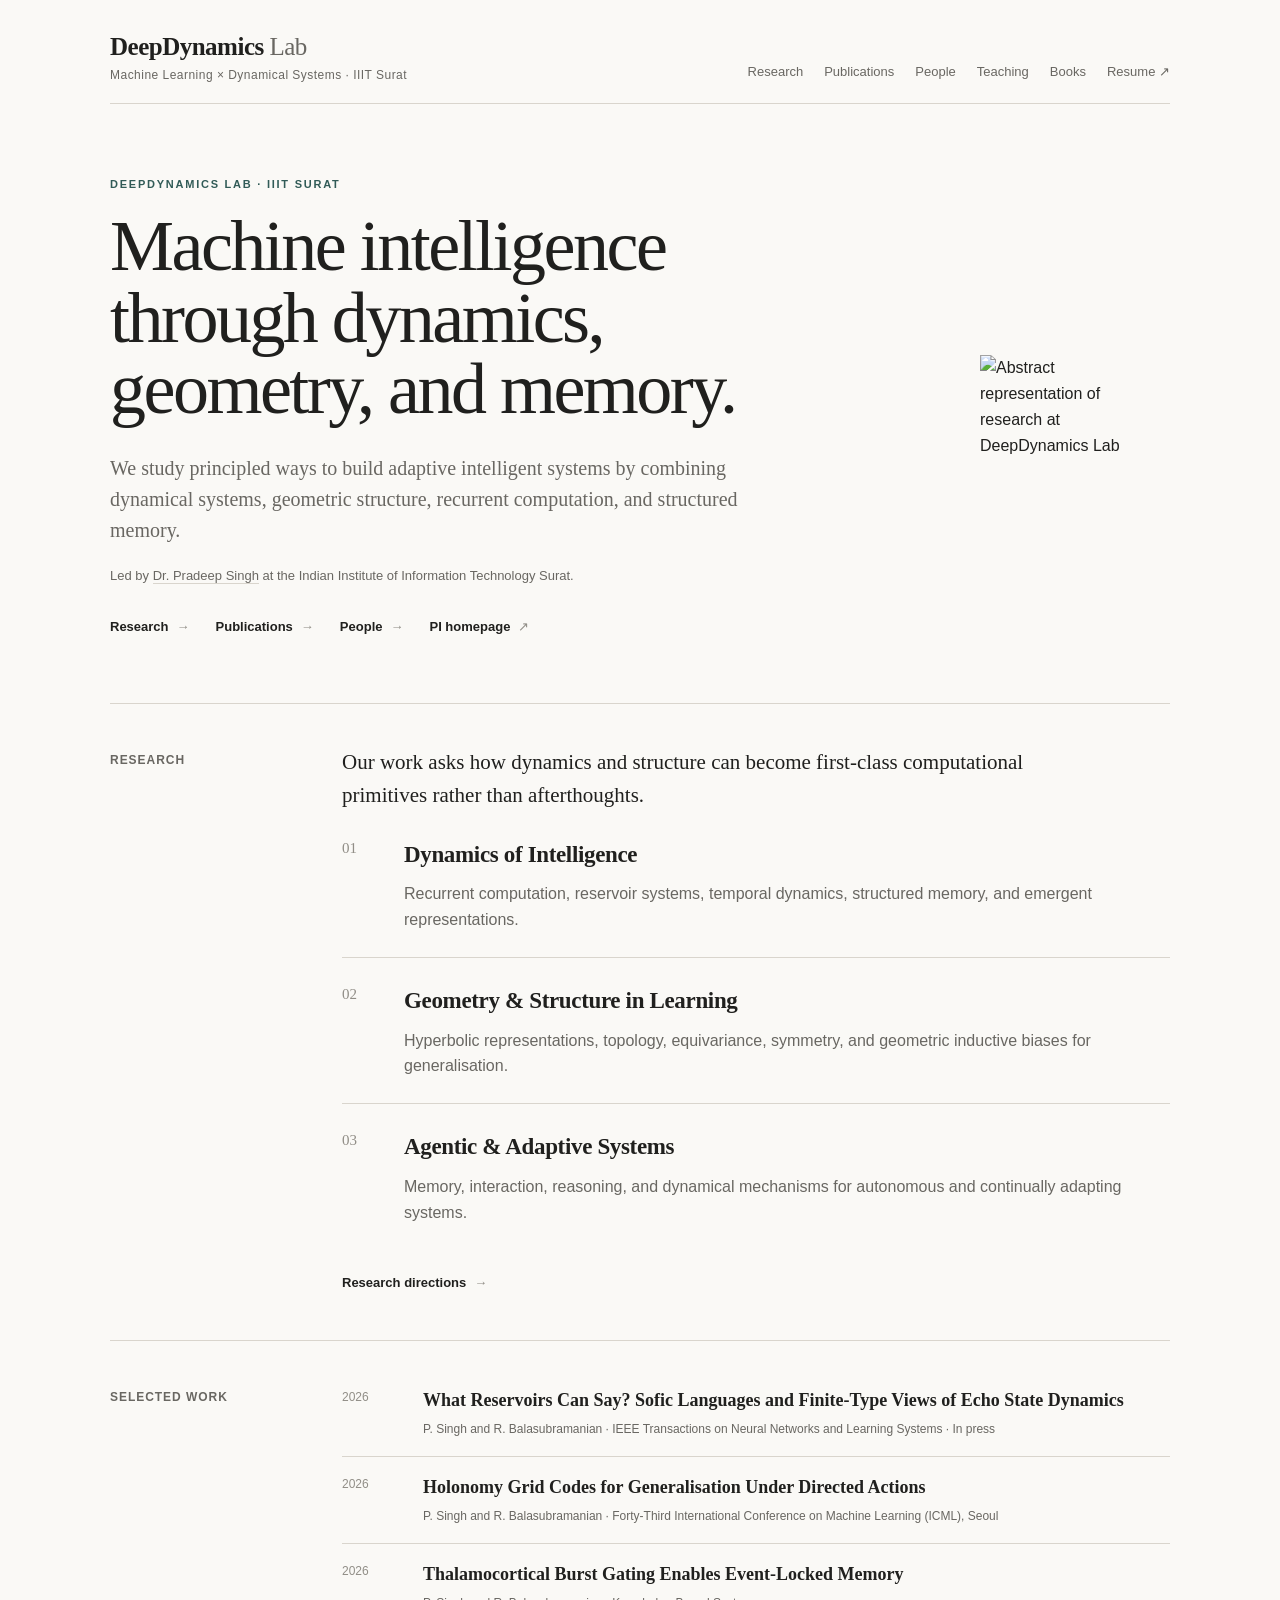
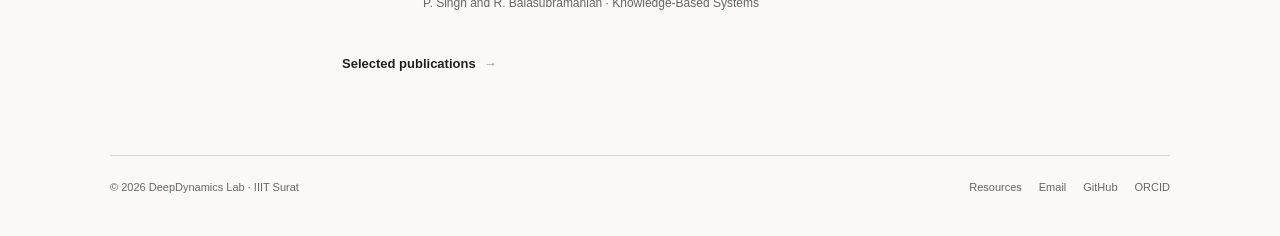
==== index.html @ 626e63c8 "Update index.html" ====
<!doctype html>
<html lang="en">
<head>
  <meta charset="utf-8">
  <meta name="viewport" content="width=device-width, initial-scale=1">

  <title>DeepDynamics Lab — IIIT Surat</title>

  <meta
    name="description"
    content="DeepDynamics Lab at IIIT Surat studies machine intelligence through dynamics, geometry, memory, and adaptive computation."
  >

  <meta name="theme-color" content="#faf9f6">

  <link rel="icon" type="image/png" href="favicon.png">
  <link rel="stylesheet" href="styles.css">
</head>

<body>

<div class="site">

  <header class="site-header">

    <a class="identity" href="index.html" aria-label="DeepDynamics Lab home">
      <div class="wordmark">
        DeepDynamics <span>Lab</span>
      </div>

      <div class="identity-note">
        Machine Learning × Dynamical Systems · IIIT Surat
      </div>
    </a>

    <nav aria-label="Primary navigation">
      <a href="research.html">Research</a>
      <a href="publications.html">Publications</a>
      <a href="people.html">People</a>
      <a href="teaching.html">Teaching</a>
      <a href="books.html">Books</a>

      <a
        class="external"
        href="https://drive.google.com/file/d/1pDBHrLN4IbnpTVUFSkuonTu_IJqPFBeE/view"
        target="_blank"
        rel="noopener"
      >
        Resume ↗
      </a>
    </nav>

  </header>


  <main>

    <!-- HERO -->

    <section class="hero">

      <div class="hero-copy">

        <p class="eyebrow">
          DeepDynamics Lab · IIIT Surat
        </p>

        <h1>
          Machine intelligence through dynamics, geometry, and memory.
        </h1>

        <p class="dek">
          We study principled ways to build adaptive intelligent systems
          by combining dynamical systems, geometric structure,
          recurrent computation, and structured memory.
        </p>

        <p class="labline">
          Led by
          <a href="people.html">Dr. Pradeep Singh</a>
          at the Indian Institute of Information Technology Surat.
        </p>

        <div class="hero-links">

          <a class="text-link" href="research.html">
            Research
          </a>

          <a class="text-link" href="publications.html">
            Publications
          </a>

          <a class="text-link" href="people.html">
            People
          </a>

          <a
            class="text-link external"
            href="https://pradeepiitd.github.io/"
            target="_blank"
            rel="noopener"
          >
            PI homepage
          </a>

        </div>

      </div>


      <!--
        Research artwork.

        art.png should be placed in the repository root.
        This is intentionally not treated as a portrait/avatar.
      -->

      <figure class="hero-art">

        <div class="hero-art-frame">
          <img
            class="hero-art-image"
            src="art.png"
            alt="Abstract representation of research at DeepDynamics Lab"
          >
        </div>

      </figure>

    </section>


    <!-- RESEARCH -->

    <section class="section">

      <h2 class="section-title">
        Research
      </h2>

      <div class="section-body">

        <p class="section-lead">
          Our work asks how dynamics and structure can become
          first-class computational primitives rather than afterthoughts.
        </p>

        <ul class="theme-list">

          <li class="theme-item">

            <div class="theme-no">
              01
            </div>

            <div>

              <h3>
                Dynamics of Intelligence
              </h3>

              <p>
                Recurrent computation, reservoir systems, temporal dynamics,
                structured memory, and emergent representations.
              </p>

            </div>

          </li>


          <li class="theme-item">

            <div class="theme-no">
              02
            </div>

            <div>

              <h3>
                Geometry &amp; Structure in Learning
              </h3>

              <p>
                Hyperbolic representations, topology, equivariance,
                symmetry, and geometric inductive biases for generalisation.
              </p>

            </div>

          </li>


          <li class="theme-item">

            <div class="theme-no">
              03
            </div>

            <div>

              <h3>
                Agentic &amp; Adaptive Systems
              </h3>

              <p>
                Memory, interaction, reasoning, and dynamical mechanisms
                for autonomous and continually adapting systems.
              </p>

            </div>

          </li>

        </ul>

        <div class="page-actions">
          <a class="text-link" href="research.html">
            Research directions
          </a>
        </div>

      </div>

    </section>


    <!-- SELECTED WORK -->

    <section class="section">

      <h2 class="section-title">
        Selected work
      </h2>

      <div class="section-body">

        <ul class="work-list">

          <li class="work-item">

            <div class="work-year">
              2026
            </div>

            <div>

              <h3 class="work-title">
                What Reservoirs Can Say? Sofic Languages and
                Finite-Type Views of Echo State Dynamics
              </h3>

              <div class="work-meta">
                P. Singh and R. Balasubramanian ·
                IEEE Transactions on Neural Networks and Learning Systems ·
                In press
              </div>

            </div>

          </li>


          <li class="work-item">

            <div class="work-year">
              2026
            </div>

            <div>

              <h3 class="work-title">
                Holonomy Grid Codes for Generalisation Under Directed Actions
              </h3>

              <div class="work-meta">
                P. Singh and R. Balasubramanian ·
                Forty-Third International Conference on Machine Learning
                (ICML), Seoul
              </div>

            </div>

          </li>


          <li class="work-item">

            <div class="work-year">
              2026
            </div>

            <div>

              <h3 class="work-title">

                <a
                  href="https://doi.org/10.1016/j.knosys.2025.114947"
                  target="_blank"
                  rel="noopener"
                >
                  Thalamocortical Burst Gating Enables Event-Locked Memory
                </a>

              </h3>

              <div class="work-meta">
                P. Singh and R. Balasubramanian ·
                Knowledge-Based Systems
              </div>

            </div>

          </li>

        </ul>

        <div class="page-actions">

          <a class="text-link" href="publications.html">
            Selected publications
          </a>

        </div>

      </div>

    </section>

  </main>


  <footer class="site-footer">

    <div>
      © <span data-year></span> DeepDynamics Lab · IIIT Surat
    </div>

    <div class="footer-links">

      <a href="resources.html">
        Resources
      </a>

      <a href="mailto:pradeep.singh@iiitsurat.ac.in">
        Email
      </a>

      <a
        href="https://github.com/deepdynamicsai"
        target="_blank"
        rel="noopener"
      >
        GitHub
      </a>

      <a
        href="https://orcid.org/0000-0002-5372-3355"
        target="_blank"
        rel="noopener"
      >
        ORCID
      </a>

    </div>

  </footer>

</div>

<script src="script.js"></script>

</body>
</html>
---- styles.css ----
:root {
  --paper: #faf9f6;
  --paper-2: #f3f1ec;
  --ink: #20201e;
  --muted: #696762;
  --faint: #918e87;
  --rule: #d9d5cd;
  --accent: #315b57;
  --accent-soft: #e8efed;
  --max: 1060px;
  --serif: "Iowan Old Style", "Palatino Linotype", Palatino, "Book Antiqua", Georgia, serif;
  --sans: Inter, ui-sans-serif, -apple-system, BlinkMacSystemFont, "Segoe UI", Helvetica, Arial, sans-serif;
}

* { box-sizing: border-box; }
html { scroll-behavior: smooth; }
body {
  margin: 0;
  background: var(--paper);
  color: var(--ink);
  font-family: var(--sans);
  line-height: 1.62;
  -webkit-font-smoothing: antialiased;
  text-rendering: optimizeLegibility;
}

a { color: inherit; text-decoration: none; }
a:hover { color: var(--accent); }
img { max-width: 100%; display: block; }

.site {
  width: min(calc(100% - 40px), var(--max));
  margin: 0 auto;
}

.site-header {
  display: grid;
  grid-template-columns: 1fr auto;
  gap: 28px;
  align-items: end;
  padding: 34px 0 18px;
  border-bottom: 1px solid var(--rule);
}

.identity { display: inline-block; }
.wordmark {
  font-family: var(--serif);
  font-size: 25px;
  line-height: 1;
  letter-spacing: -0.02em;
  font-weight: 700;
}
.wordmark span { font-weight: 400; color: var(--muted); }
.identity-note {
  margin-top: 7px;
  color: var(--muted);
  font-size: 12px;
  letter-spacing: .04em;
}

nav {
  display: flex;
  align-items: center;
  gap: 21px;
  flex-wrap: wrap;
  justify-content: flex-end;
}
nav a {
  position: relative;
  font-size: 13px;
  color: var(--muted);
  padding: 3px 0;
}
nav a::after {
  content: "";
  position: absolute;
  left: 0;
  right: 100%;
  bottom: -5px;
  height: 1px;
  background: var(--accent);
  transition: right .16s ease;
}
nav a:hover::after,
nav a.active::after { right: 0; }
nav a.active { color: var(--ink); }
nav a.external::after { display: none; }

main { padding-bottom: 34px; }

.hero {
  min-height: 510px;
  display: grid;
  grid-template-columns: minmax(0, 1fr) 230px;
  gap: 78px;
  align-items: center;
  padding: 72px 0 66px;
  border-bottom: 1px solid var(--rule);
}
.eyebrow {
  margin: 0 0 17px;
  color: var(--accent);
  font-size: 11px;
  font-weight: 650;
  letter-spacing: .16em;
  text-transform: uppercase;
}
.hero h1,
.page-header h1 {
  font-family: var(--serif);
  font-weight: 500;
  letter-spacing: -0.035em;
}
.hero h1 {
  max-width: 760px;
  margin: 0;
  font-size: clamp(44px, 6.3vw, 72px);
  line-height: .99;
}
.hero .dek {
  max-width: 670px;
  margin: 28px 0 0;
  color: var(--muted);
  font-family: var(--serif);
  font-size: 20px;
  line-height: 1.55;
}
.hero .labline {
  margin: 19px 0 0;
  color: var(--muted);
  font-size: 13px;
}
.hero .labline a { border-bottom: 1px solid var(--rule); }
.hero-links {
  display: flex;
  flex-wrap: wrap;
  gap: 18px 26px;
  margin-top: 30px;
}
.text-link {
  display: inline-flex;
  gap: 8px;
  align-items: baseline;
  font-size: 13px;
  font-weight: 650;
}
.text-link::after { content: "→"; font-weight: 400; color: var(--faint); transition: transform .15s ease; }
.text-link:hover::after { transform: translateX(3px); }
.text-link.external::after { content: "↗"; }

.portrait-wrap { align-self: center; }
.portrait {
  width: 210px;
  aspect-ratio: 1 / 1;
  object-fit: cover;
  object-position: center 18%;
  border-radius: 50%;
  filter: saturate(.72) contrast(.98);
  border: 1px solid var(--rule);
}
.portrait-caption {
  margin-top: 11px;
  color: var(--muted);
  font-size: 11px;
  line-height: 1.5;
}
.portrait-caption strong { color: var(--ink); font-weight: 650; }

.section {
  display: grid;
  grid-template-columns: 190px minmax(0, 1fr);
  gap: 42px;
  padding: 47px 0;
  border-bottom: 1px solid var(--rule);
}
.section:last-child { border-bottom: 0; }
.section-title {
  margin: 0;
  font-size: 12px;
  font-weight: 650;
  letter-spacing: .08em;
  text-transform: uppercase;
  color: var(--muted);
}
.section-body { min-width: 0; }
.section-lead {
  margin: -5px 0 25px;
  max-width: 720px;
  font-family: var(--serif);
  font-size: 21px;
  line-height: 1.55;
}

.work-list,
.plain-list,
.people-list,
.course-list,
.book-list,
.link-list,
.theme-list {
  list-style: none;
  margin: 0;
  padding: 0;
}
.work-item {
  display: grid;
  grid-template-columns: 62px minmax(0, 1fr);
  gap: 19px;
  padding: 18px 0;
  border-top: 1px solid var(--rule);
}
.work-item:first-child { border-top: 0; padding-top: 0; }
.work-year {
  color: var(--faint);
  font-size: 12px;
  font-variant-numeric: tabular-nums;
}
.work-title {
  margin: 0;
  font-family: var(--serif);
  font-size: 18px;
  line-height: 1.35;
  font-weight: 600;
}
.work-meta {
  margin-top: 7px;
  color: var(--muted);
  font-size: 12px;
  line-height: 1.55;
}
.work-notes {
  margin-top: 5px;
  color: var(--faint);
  font-size: 11px;
}

.page-header {
  padding: 65px 0 45px;
  border-bottom: 1px solid var(--rule);
}
.page-header h1 {
  margin: 0;
  font-size: clamp(42px, 5vw, 61px);
  line-height: 1.03;
}
.page-header p {
  max-width: 720px;
  margin: 21px 0 0;
  color: var(--muted);
  font-family: var(--serif);
  font-size: 19px;
}
.page-actions { margin-top: 23px; display: flex; flex-wrap: wrap; gap: 22px; }

.theme-item {
  display: grid;
  grid-template-columns: 44px minmax(0, 1fr);
  gap: 18px;
  padding: 24px 0;
  border-top: 1px solid var(--rule);
}
.theme-item:first-child { border-top: 0; padding-top: 0; }
.theme-no { color: var(--faint); font-family: var(--serif); font-size: 15px; }
.theme-item h2, .theme-item h3 {
  margin: 0 0 8px;
  font-family: var(--serif);
  font-size: 23px;
  font-weight: 600;
  letter-spacing: -.015em;
}
.theme-item p { margin: 0; color: var(--muted); max-width: 720px; }

.prose {
  max-width: 760px;
  font-family: var(--serif);
  font-size: 18px;
  line-height: 1.72;
}
.prose p { margin: 0 0 1.2em; }
.prose p:last-child { margin-bottom: 0; }

.inspiration {
  padding: 19px 0;
  border-top: 1px solid var(--rule);
}
.inspiration:first-child { border-top: 0; padding-top: 0; }
.inspiration h3 { margin: 0 0 7px; font-family: var(--serif); font-size: 19px; }
.inspiration p { margin: 0 0 9px; color: var(--muted); font-size: 13px; }
.inline-links { display: flex; flex-wrap: wrap; gap: 16px; }
.inline-links a { font-size: 12px; font-weight: 650; border-bottom: 1px solid var(--rule); }

.pi-profile {
  display: grid;
  grid-template-columns: minmax(0, 1fr) 180px;
  gap: 54px;
  align-items: start;
}
.pi-profile h2 { margin: 0 0 5px; font-family: var(--serif); font-size: 29px; font-weight: 600; }
.pi-role { margin: 0 0 18px; color: var(--muted); font-size: 13px; }
.pi-profile p { margin: 0 0 18px; max-width: 700px; color: var(--muted); }
.pi-profile .portrait { width: 180px; }
.degree-list { list-style: none; padding: 0; margin: 23px 0 0; }
.degree-list li { padding: 9px 0; border-top: 1px solid var(--rule); font-size: 12px; color: var(--muted); }
.degree-list strong { display: inline-block; min-width: 58px; color: var(--ink); font-weight: 650; }

.people-list {
  display: grid;
  grid-template-columns: repeat(2, minmax(0, 1fr));
  column-gap: 48px;
}
.people-list li { padding: 15px 0; border-top: 1px solid var(--rule); }
.people-list li:nth-child(-n+2) { border-top: 0; padding-top: 0; }
.people-name { font-family: var(--serif); font-size: 17px; font-weight: 600; }
.people-affil { margin-top: 3px; color: var(--muted); font-size: 12px; }

.course-item, .book-item, .resource-item {
  padding: 18px 0;
  border-top: 1px solid var(--rule);
}
.course-item:first-child, .book-item:first-child, .resource-item:first-child { border-top: 0; padding-top: 0; }
.course-head { display: flex; justify-content: space-between; gap: 20px; align-items: baseline; }
.course-title, .book-title, .resource-title {
  font-family: var(--serif);
  font-size: 18px;
  font-weight: 600;
}
.course-code { color: var(--faint); font-size: 11px; letter-spacing: .04em; }
.course-meta, .book-meta, .resource-meta { margin-top: 5px; color: var(--muted); font-size: 12px; }
.course-item a, .book-item a, .resource-item a { border-bottom: 1px solid var(--rule); }

.contact-line {
  font-family: var(--serif);
  font-size: 19px;
  line-height: 1.55;
}
.contact-line a { border-bottom: 1px solid var(--rule); }

.site-footer {
  display: flex;
  justify-content: space-between;
  gap: 24px;
  flex-wrap: wrap;
  padding: 23px 0 38px;
  border-top: 1px solid var(--rule);
  color: var(--muted);
  font-size: 11px;
}
.footer-links { display: flex; gap: 17px; flex-wrap: wrap; }
.footer-links a { border-bottom: 1px solid transparent; }
.footer-links a:hover { border-color: var(--rule); }

@media (max-width: 800px) {
  .site { width: min(calc(100% - 30px), var(--max)); }
  .site-header { grid-template-columns: 1fr; align-items: start; gap: 16px; padding-top: 25px; }
  nav { justify-content: flex-start; gap: 15px 19px; }
  .hero { grid-template-columns: 1fr 155px; gap: 35px; min-height: 0; padding: 55px 0; }
  .portrait { width: 155px; }
  .section { grid-template-columns: 145px minmax(0,1fr); gap: 28px; }
  .pi-profile { grid-template-columns: 1fr 150px; gap: 30px; }
  .pi-profile .portrait { width: 150px; }
}

@media (max-width: 600px) {
  .site { width: min(calc(100% - 26px), var(--max)); }
  .identity-note { display: none; }
  nav { flex-wrap: nowrap; overflow-x: auto; padding-bottom: 7px; scrollbar-width: none; }
  nav::-webkit-scrollbar { display: none; }
  .hero { grid-template-columns: 1fr; gap: 36px; padding: 48px 0 42px; }
  .portrait-wrap { display: grid; grid-template-columns: 120px 1fr; gap: 17px; align-items: end; }
  .portrait { width: 120px; }
  .portrait-caption { margin: 0 0 2px; }
  .hero .dek { font-size: 18px; }
  .section { grid-template-columns: 1fr; gap: 20px; padding: 35px 0; }
  .section-title { padding-bottom: 8px; border-bottom: 0; }
  .work-item { grid-template-columns: 46px minmax(0,1fr); gap: 13px; }
  .page-header { padding: 48px 0 35px; }
  .page-header p { font-size: 17px; }
  .pi-profile { grid-template-columns: 1fr; }
  .pi-profile .portrait { width: 130px; order: -1; }
  .people-list { grid-template-columns: 1fr; }
  .people-list li:nth-child(2) { border-top: 1px solid var(--rule); padding-top: 15px; }
  .course-head { display: block; }
  .course-code { display: block; margin-top: 4px; }
}

@media (prefers-reduced-motion: reduce) {
  html { scroll-behavior: auto; }
  nav a::after, .text-link::after { transition: none; }
}
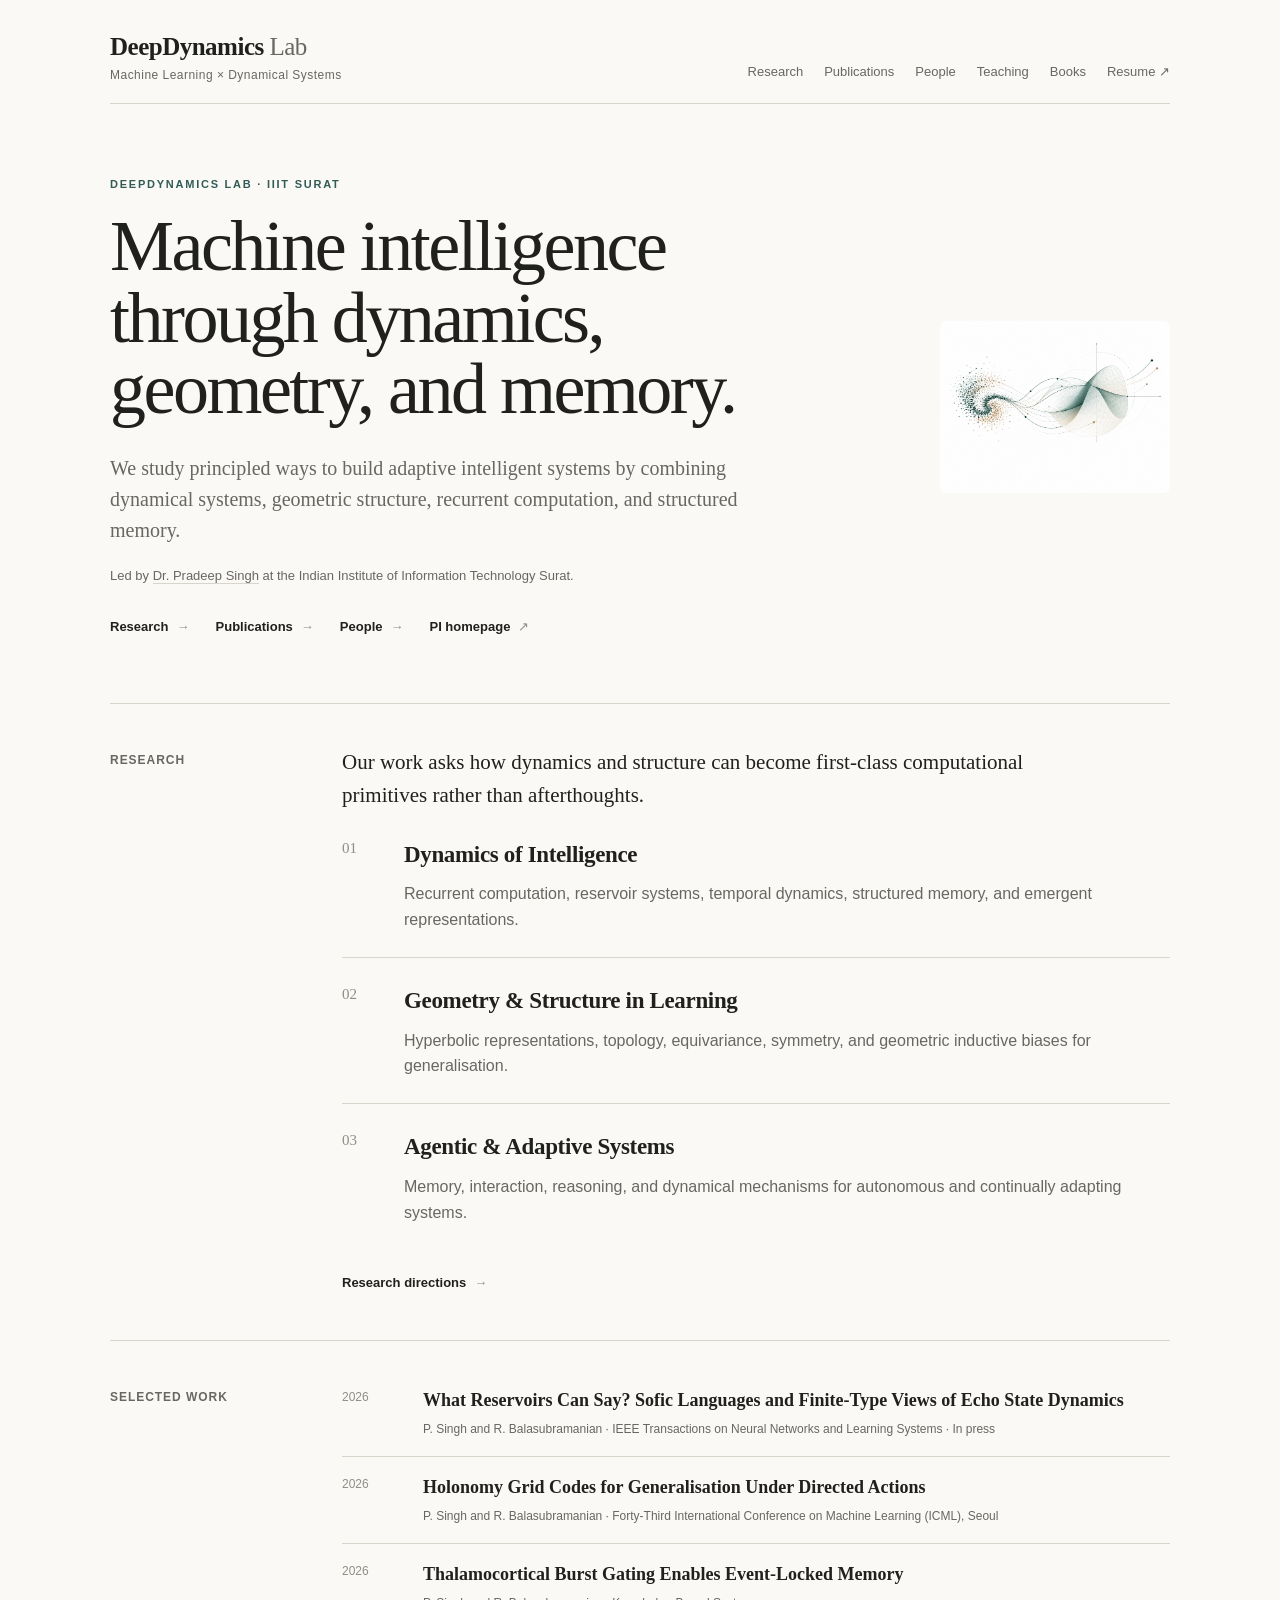
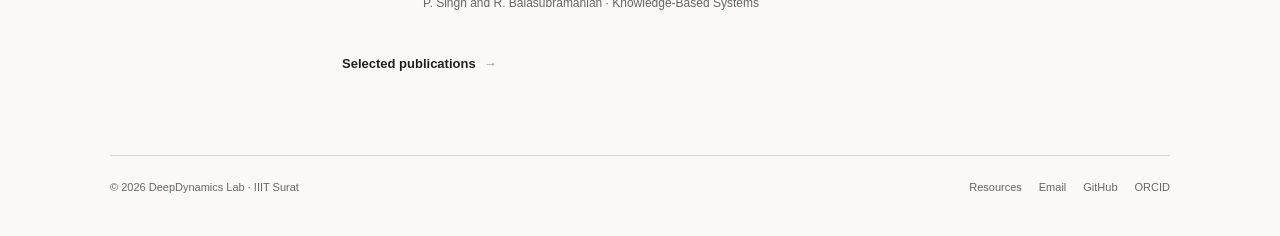
==== commit cf7f9d5c: "Update index.html" ====
--- a/index.html
+++ b/index.html
@@ -29,7 +29,7 @@
       </div>
 
       <div class="identity-note">
-        Machine Learning × Dynamical Systems · IIIT Surat
+        Machine Learning × Dynamical Systems 
       </div>
     </a>
 
--- a/styles.css
+++ b/styles.css
@@ -387,3 +387,26 @@
   html { scroll-behavior: auto; }
   nav a::after, .text-link::after { transition: none; }
 }
+
+
+.hero-art {
+  margin: 0;
+  width: 100%;
+  align-self: center;
+}
+
+.hero-art-frame {
+  position: relative;
+  width: 100%;
+  aspect-ratio: 4 / 3;
+  overflow: hidden;
+  border-radius: 6px;
+  background: #f0eee8;
+}
+
+.hero-art-image {
+  display: block;
+  width: 100%;
+  height: 100%;
+  object-fit: cover;
+}
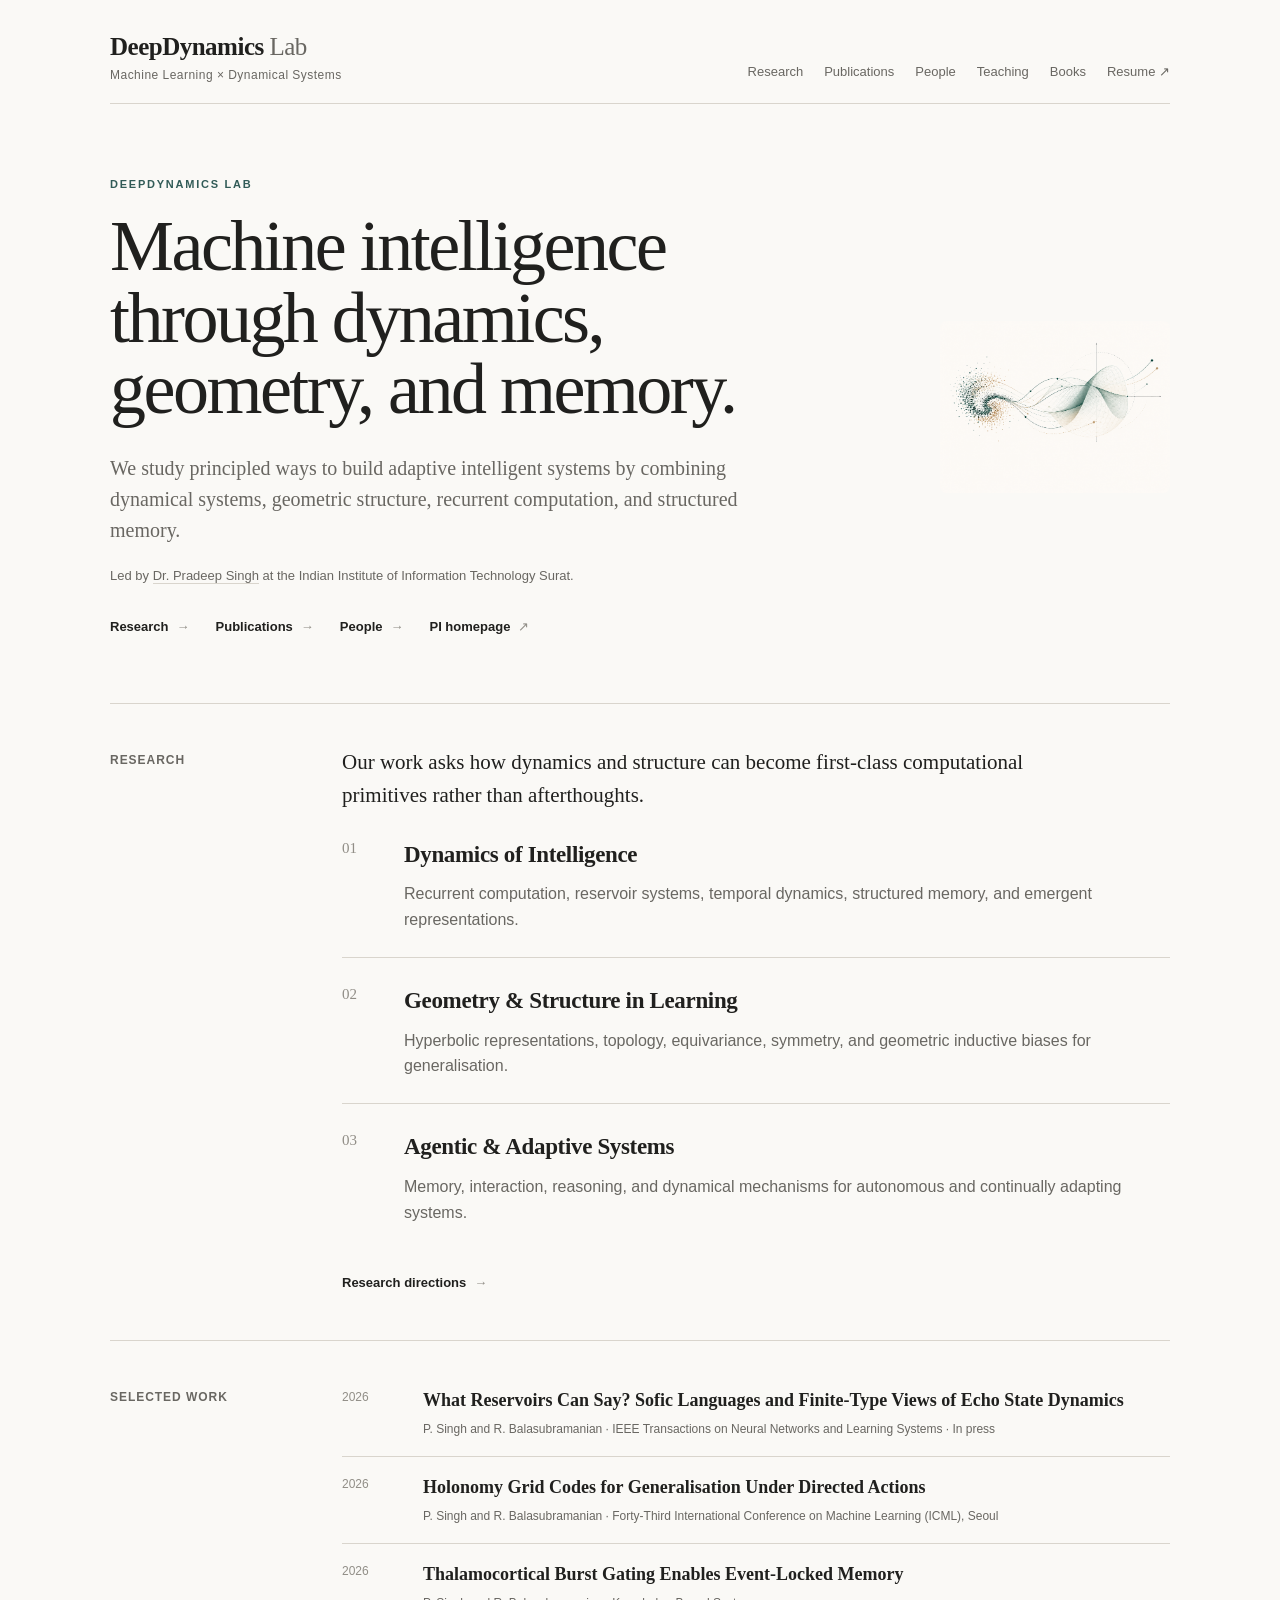
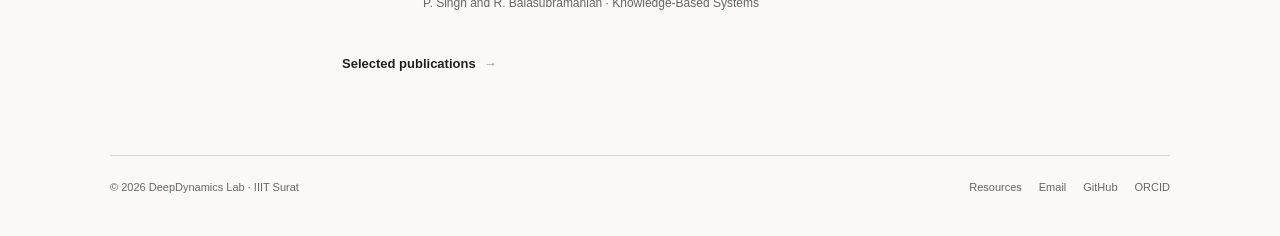
==== commit d12d100e: "Update index.html" ====
--- a/index.html
+++ b/index.html
@@ -62,7 +62,7 @@
       <div class="hero-copy">
 
         <p class="eyebrow">
-          DeepDynamics Lab · IIIT Surat
+          DeepDynamics Lab 
         </p>
 
         <h1>
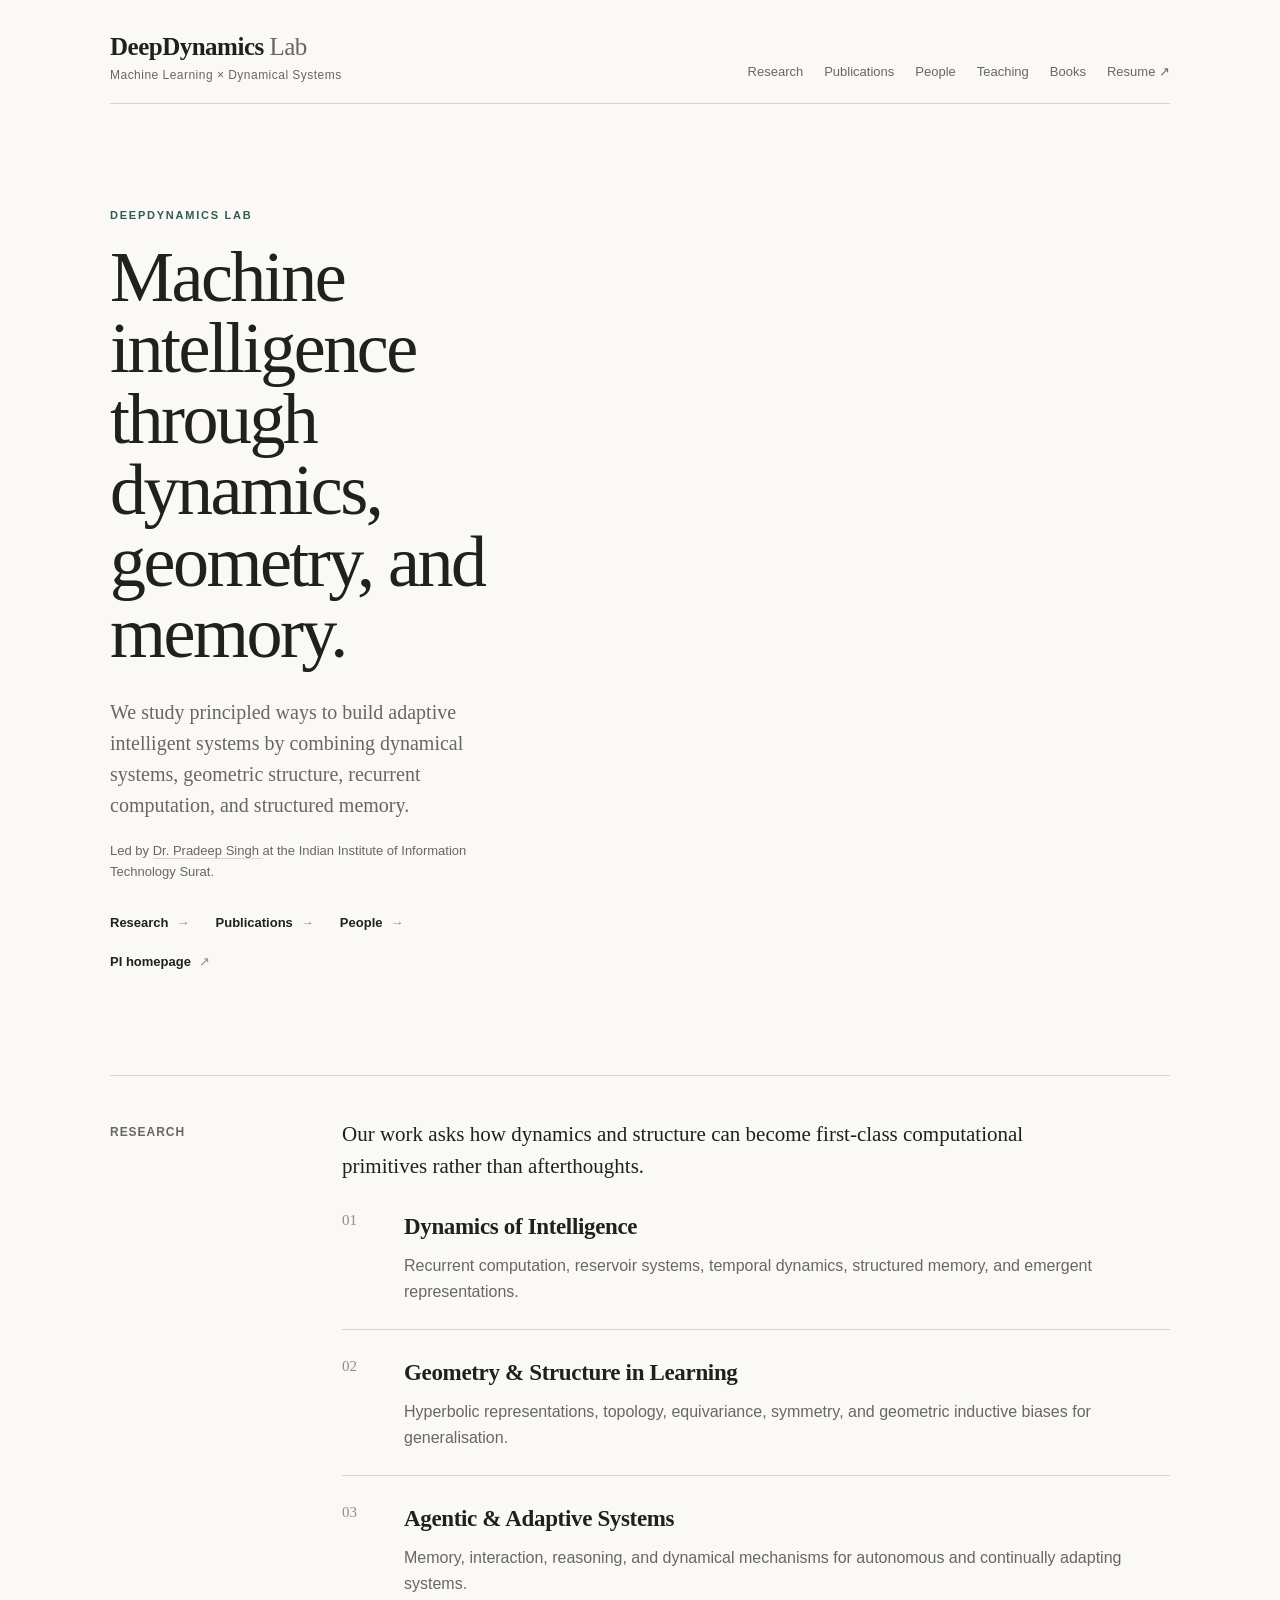
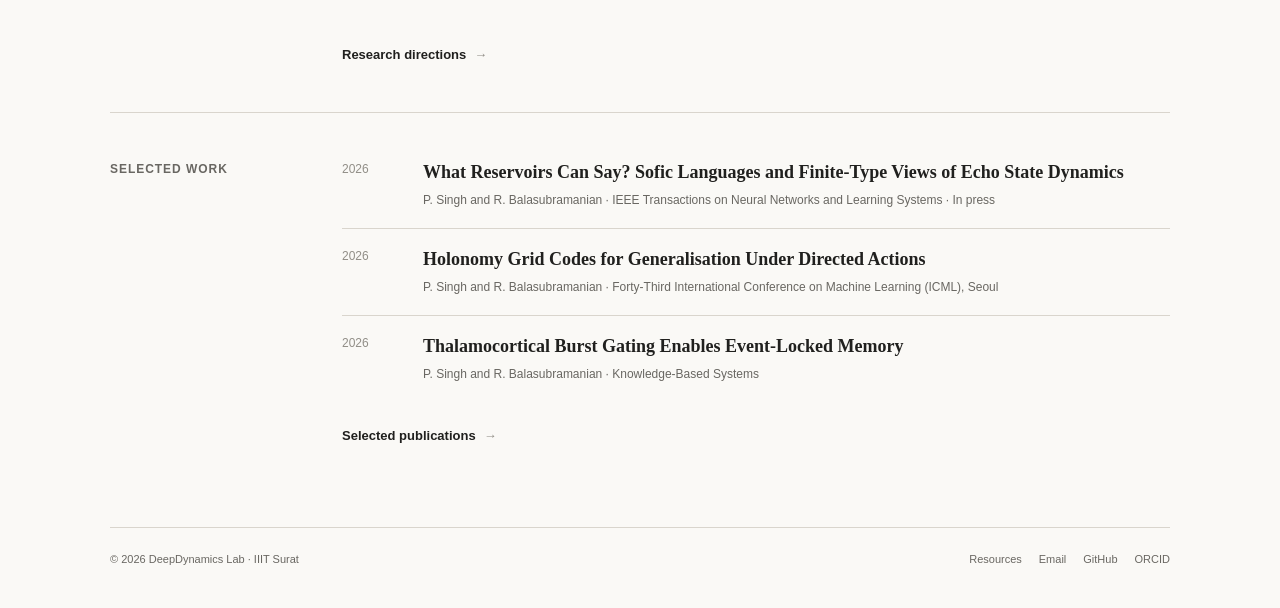
==== commit 3a78f608: "Update index.html" ====
--- a/index.html
+++ b/index.html
@@ -1,5 +1,6 @@
 <!doctype html>
 <html lang="en">
+
 <head>
   <meta charset="utf-8">
   <meta name="viewport" content="width=device-width, initial-scale=1">
@@ -17,28 +18,51 @@
   <link rel="stylesheet" href="styles.css">
 </head>
 
+
 <body>
 
 <div class="site">
 
+  <!-- ======================================================
+       HEADER
+       ====================================================== -->
+
   <header class="site-header">
 
     <a class="identity" href="index.html" aria-label="DeepDynamics Lab home">
+
       <div class="wordmark">
         DeepDynamics <span>Lab</span>
       </div>
 
       <div class="identity-note">
-        Machine Learning × Dynamical Systems 
+        Machine Learning × Dynamical Systems
       </div>
+
     </a>
 
+
     <nav aria-label="Primary navigation">
-      <a href="research.html">Research</a>
-      <a href="publications.html">Publications</a>
-      <a href="people.html">People</a>
-      <a href="teaching.html">Teaching</a>
-      <a href="books.html">Books</a>
+
+      <a href="research.html">
+        Research
+      </a>
+
+      <a href="publications.html">
+        Publications
+      </a>
+
+      <a href="people.html">
+        People
+      </a>
+
+      <a href="teaching.html">
+        Teaching
+      </a>
+
+      <a href="books.html">
+        Books
+      </a>
 
       <a
         class="external"
@@ -48,26 +72,34 @@
       >
         Resume ↗
       </a>
+
     </nav>
 
   </header>
 
 
+
   <main>
 
-    <!-- HERO -->
+    <!-- ======================================================
+         HERO
+         art.png is rendered as a large background illustration
+         ====================================================== -->
 
     <section class="hero">
 
       <div class="hero-copy">
 
         <p class="eyebrow">
-          DeepDynamics Lab 
+          DeepDynamics Lab
         </p>
 
+
         <h1>
-          Machine intelligence through dynamics, geometry, and memory.
+          Machine intelligence through dynamics,
+          geometry, and memory.
         </h1>
+
 
         <p class="dek">
           We study principled ways to build adaptive intelligent systems
@@ -75,11 +107,18 @@
           recurrent computation, and structured memory.
         </p>
 
+
         <p class="labline">
+
           Led by
-          <a href="people.html">Dr. Pradeep Singh</a>
+          <a href="people.html">
+            Dr. Pradeep Singh
+          </a>
+
           at the Indian Institute of Information Technology Surat.
+
         </p>
+
 
         <div class="hero-links">
 
@@ -108,36 +147,20 @@
 
       </div>
 
-
-      <!--
-        Research artwork.
-
-        art.png should be placed in the repository root.
-        This is intentionally not treated as a portrait/avatar.
-      -->
-
-      <figure class="hero-art">
-
-        <div class="hero-art-frame">
-          <img
-            class="hero-art-image"
-            src="art.png"
-            alt="Abstract representation of research at DeepDynamics Lab"
-          >
-        </div>
-
-      </figure>
-
     </section>
 
 
-    <!-- RESEARCH -->
+
+    <!-- ======================================================
+         RESEARCH
+         ====================================================== -->
 
     <section class="section">
 
       <h2 class="section-title">
         Research
       </h2>
+
 
       <div class="section-body">
 
@@ -146,6 +169,7 @@
           first-class computational primitives rather than afterthoughts.
         </p>
 
+
         <ul class="theme-list">
 
           <li class="theme-item">
@@ -170,6 +194,7 @@
           </li>
 
 
+
           <li class="theme-item">
 
             <div class="theme-no">
@@ -192,6 +217,7 @@
           </li>
 
 
+
           <li class="theme-item">
 
             <div class="theme-no">
@@ -215,10 +241,13 @@
 
         </ul>
 
+
         <div class="page-actions">
+
           <a class="text-link" href="research.html">
             Research directions
           </a>
+
         </div>
 
       </div>
@@ -226,7 +255,10 @@
     </section>
 
 
-    <!-- SELECTED WORK -->
+
+    <!-- ======================================================
+         SELECTED WORK
+         ====================================================== -->
 
     <section class="section">
 
@@ -234,15 +266,18 @@
         Selected work
       </h2>
 
+
       <div class="section-body">
 
         <ul class="work-list">
+
 
           <li class="work-item">
 
             <div class="work-year">
               2026
             </div>
+
 
             <div>
 
@@ -262,11 +297,13 @@
           </li>
 
 
+
           <li class="work-item">
 
             <div class="work-year">
               2026
             </div>
+
 
             <div>
 
@@ -285,11 +322,13 @@
           </li>
 
 
+
           <li class="work-item">
 
             <div class="work-year">
               2026
             </div>
+
 
             <div>
 
@@ -305,6 +344,7 @@
 
               </h3>
 
+
               <div class="work-meta">
                 P. Singh and R. Balasubramanian ·
                 Knowledge-Based Systems
@@ -316,6 +356,7 @@
 
         </ul>
 
+
         <div class="page-actions">
 
           <a class="text-link" href="publications.html">
@@ -330,12 +371,18 @@
 
   </main>
 
+
+
+  <!-- ======================================================
+       FOOTER
+       ====================================================== -->
 
   <footer class="site-footer">
 
     <div>
       © <span data-year></span> DeepDynamics Lab · IIIT Surat
     </div>
+
 
     <div class="footer-links">
 
@@ -369,7 +416,9 @@
 
 </div>
 
+
 <script src="script.js"></script>
 
 </body>
+
 </html>
--- a/styles.css
+++ b/styles.css
@@ -410,3 +410,134 @@
   height: 100%;
   object-fit: cover;
 }
+
+/* =========================================================
+   HERO
+   ========================================================= */
+
+.hero {
+  display: grid;
+  grid-template-columns: minmax(0, 0.85fr) minmax(0, 1.15fr);
+  gap: clamp(3rem, 6vw, 6rem);
+  align-items: center;
+
+  padding-top: clamp(4rem, 8vw, 7rem);
+  padding-bottom: clamp(4rem, 8vw, 7rem);
+}
+
+.hero-copy {
+  max-width: 640px;
+}
+
+.hero h1 {
+  max-width: 12ch;
+}
+
+.hero .dek {
+  max-width: 590px;
+}
+
+
+/* =========================================================
+   HERO ART
+   ========================================================= */
+
+.hero-art {
+  margin: 0;
+
+  width: 100%;
+  min-width: 0;
+
+  display: flex;
+  align-items: center;
+  justify-content: center;
+}
+
+.hero-art-frame {
+  position: relative;
+
+  width: 100%;
+  min-height: 430px;
+
+  aspect-ratio: 1.35 / 1;
+
+  overflow: hidden;
+
+  /*
+   * No border, shadow, or obvious card treatment.
+   * The artwork should visually merge into the page.
+   */
+  background: transparent;
+}
+
+.hero-art-image {
+  position: absolute;
+
+  width: 118%;
+  height: 118%;
+
+  left: 50%;
+  top: 50%;
+
+  transform: translate(-50%, -50%);
+
+  object-fit: cover;
+  object-position: center;
+
+  display: block;
+}
+
+
+/* =========================================================
+   RESPONSIVE
+   ========================================================= */
+
+@media (max-width: 900px) {
+
+  .hero {
+    grid-template-columns: 1fr;
+    gap: 3rem;
+  }
+
+  .hero-copy {
+    max-width: 700px;
+  }
+
+  .hero h1 {
+    max-width: 15ch;
+  }
+
+  .hero-art {
+    width: 100%;
+  }
+
+  .hero-art-frame {
+    min-height: 360px;
+    aspect-ratio: 16 / 9;
+  }
+
+  .hero-art-image {
+    width: 112%;
+    height: 112%;
+  }
+}
+
+
+@media (max-width: 600px) {
+
+  .hero {
+    padding-top: 3rem;
+    padding-bottom: 4rem;
+    gap: 2.5rem;
+  }
+
+  .hero-art-frame {
+    min-height: 280px;
+    aspect-ratio: 4 / 3;
+  }
+
+  .hero-art-image {
+    width: 120%;
+    height: 120%;
+  }
+}
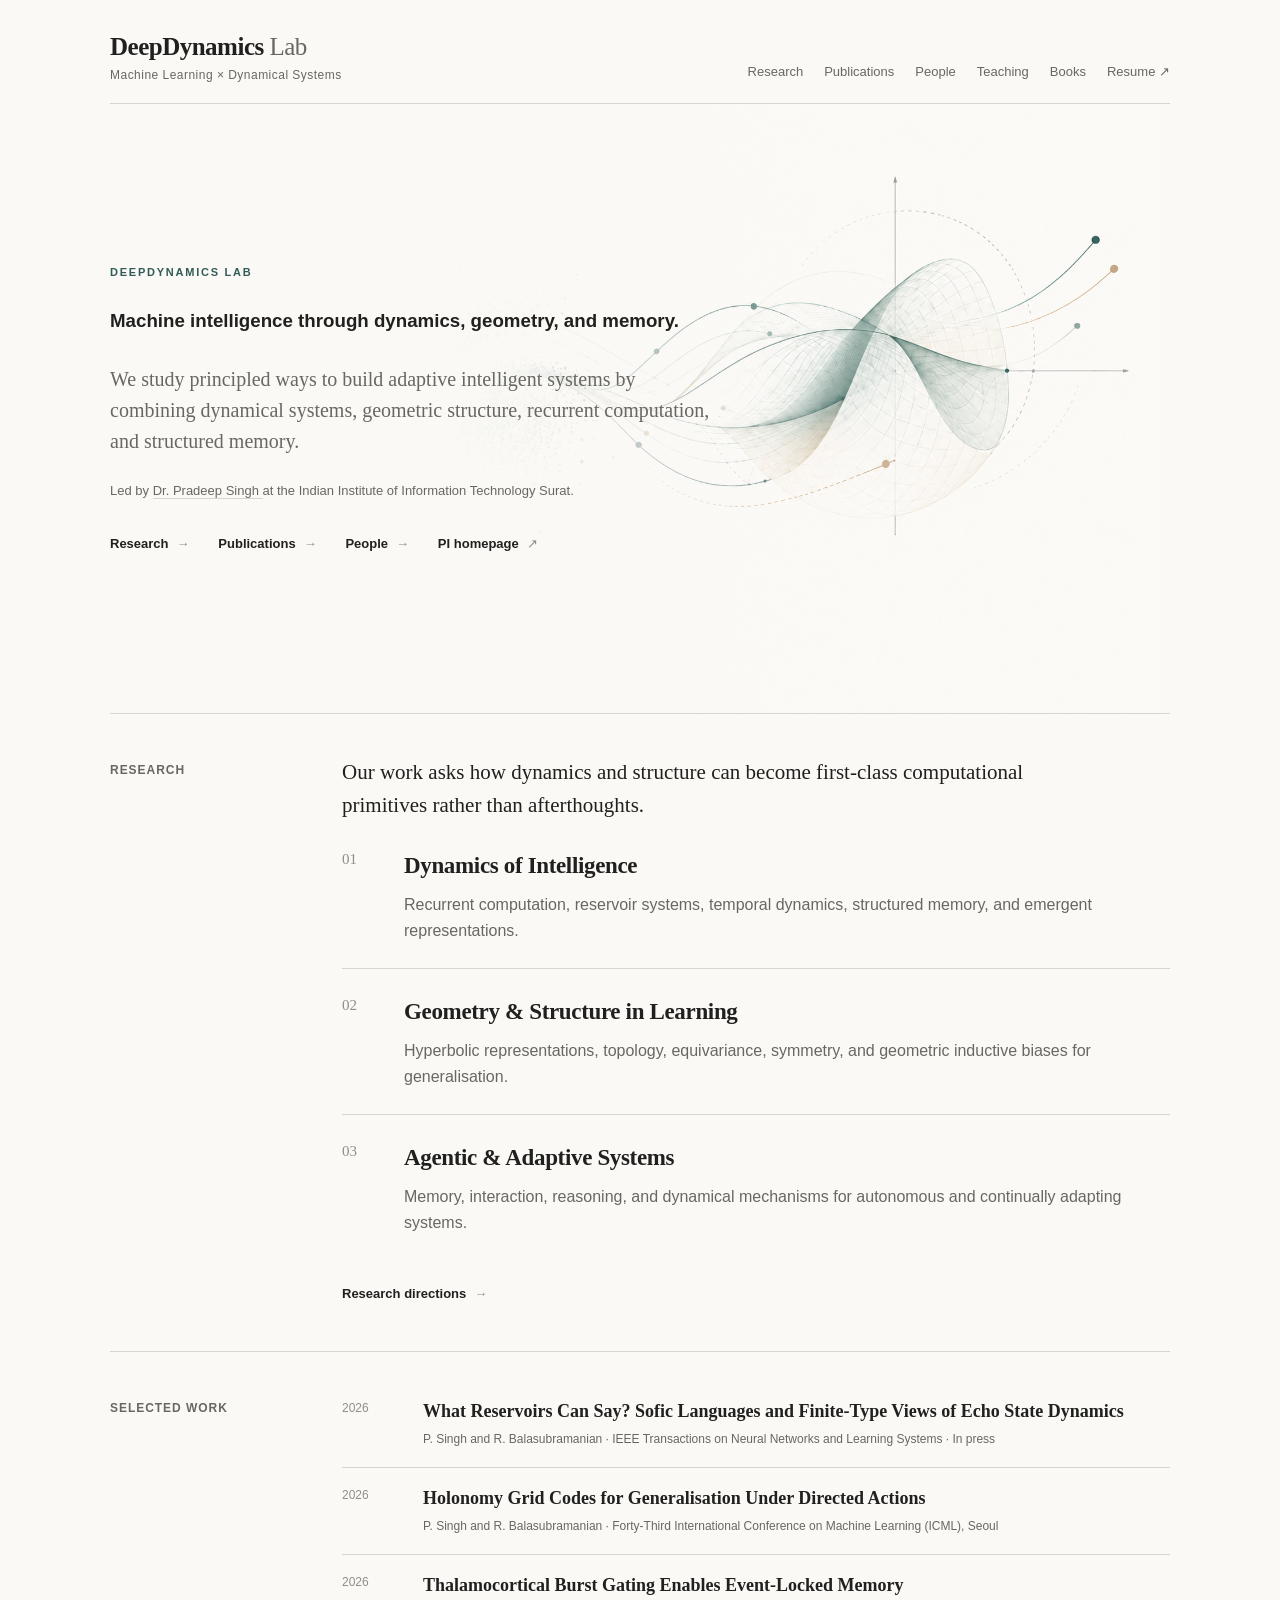
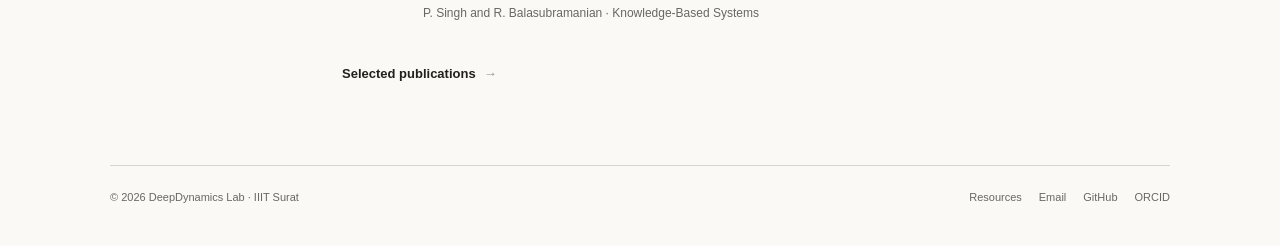
==== commit f57c3bf8: "Update index.html" ====
--- a/index.html
+++ b/index.html
@@ -95,10 +95,10 @@
         </p>
 
 
-        <h1>
+        <h3>
           Machine intelligence through dynamics,
           geometry, and memory.
-        </h1>
+        </h3>
 
 
         <p class="dek">
--- a/styles.css
+++ b/styles.css
@@ -541,3 +541,268 @@
     height: 120%;
   }
 }
+
+/* =========================================================
+   HERO
+   ========================================================= */
+
+.hero {
+  position: relative;
+  isolation: isolate;
+
+  min-height: 610px;
+
+  display: flex;
+  align-items: center;
+
+  padding-top: clamp(5rem, 9vw, 8rem);
+  padding-bottom: clamp(5rem, 9vw, 8rem);
+
+  overflow: hidden;
+}
+
+
+/*
+ * Large scientific artwork behind the hero.
+ *
+ * art.png has the same #faf9f6 background as the website,
+ * so it should visually dissolve into the page.
+ */
+
+.hero::before {
+  content: "";
+
+  position: absolute;
+
+  top: 50%;
+  right: -7%;
+
+  width: min(1050px, 78vw);
+  aspect-ratio: 16 / 10;
+
+  transform: translateY(-50%);
+
+  background-image: url("art.png");
+  background-repeat: no-repeat;
+  background-position: center;
+  background-size: contain;
+
+  opacity: 0.82;
+
+  z-index: -2;
+
+  pointer-events: none;
+}
+
+
+/*
+ * Very subtle fade between text and artwork.
+ * This is not intended to visibly look like a gradient.
+ * Its job is simply to maintain text legibility.
+ */
+
+.hero::after {
+  content: "";
+
+  position: absolute;
+  inset: 0;
+
+  background:
+    linear-gradient(
+      90deg,
+      #faf9f6 0%,
+      #faf9f6 31%,
+      rgba(250, 249, 246, 0.96) 39%,
+      rgba(250, 249, 246, 0.72) 49%,
+      rgba(250, 249, 246, 0.18) 66%,
+      rgba(250, 249, 246, 0) 82%
+    );
+
+  z-index: -1;
+
+  pointer-events: none;
+}
+
+
+
+/* =========================================================
+   HERO TEXT
+   ========================================================= */
+
+.hero-copy {
+  position: relative;
+
+  width: min(700px, 58%);
+
+  z-index: 1;
+}
+
+
+.hero .eyebrow {
+  margin-bottom: 1.5rem;
+}
+
+
+.hero h1 {
+  max-width: 13ch;
+
+  margin-top: 0;
+  margin-bottom: 1.6rem;
+}
+
+
+.hero .dek {
+  max-width: 600px;
+
+  margin-bottom: 1.4rem;
+}
+
+
+.hero .labline {
+  max-width: 620px;
+}
+
+
+.hero-links {
+  display: flex;
+  flex-wrap: wrap;
+
+  gap: 0.8rem 1.8rem;
+
+  margin-top: 2rem;
+}
+
+
+
+/* =========================================================
+   TABLET
+   ========================================================= */
+
+@media (max-width: 1000px) {
+
+  .hero {
+    min-height: 590px;
+
+    padding-top: 5rem;
+    padding-bottom: 5rem;
+  }
+
+
+  .hero-copy {
+    width: min(650px, 67%);
+  }
+
+
+  .hero::before {
+    right: -18%;
+
+    width: 900px;
+
+    opacity: 0.68;
+  }
+
+
+  .hero::after {
+    background:
+      linear-gradient(
+        90deg,
+        #faf9f6 0%,
+        #faf9f6 34%,
+        rgba(250, 249, 246, 0.94) 46%,
+        rgba(250, 249, 246, 0.52) 63%,
+        rgba(250, 249, 246, 0) 88%
+      );
+  }
+
+}
+
+
+
+/* =========================================================
+   MOBILE
+   ========================================================= */
+
+@media (max-width: 700px) {
+
+  .hero {
+    min-height: auto;
+
+    display: block;
+
+    padding-top: 4rem;
+    padding-bottom: 19rem;
+  }
+
+
+  .hero-copy {
+    width: 100%;
+    max-width: 620px;
+  }
+
+
+  .hero h1 {
+    max-width: 15ch;
+  }
+
+
+  /*
+   * On narrow screens the art moves beneath the text rather
+   * than sitting directly behind it.
+   */
+
+  .hero::before {
+    top: auto;
+    bottom: -3rem;
+
+    right: 50%;
+
+    width: min(760px, 135vw);
+
+    transform: translateX(50%);
+
+    opacity: 0.78;
+
+    background-position: center bottom;
+  }
+
+
+  .hero::after {
+    background:
+      linear-gradient(
+        180deg,
+        #faf9f6 0%,
+        #faf9f6 58%,
+        rgba(250, 249, 246, 0.90) 68%,
+        rgba(250, 249, 246, 0.20) 84%,
+        rgba(250, 249, 246, 0) 100%
+      );
+  }
+
+}
+
+
+
+/* =========================================================
+   SMALL MOBILE
+   ========================================================= */
+
+@media (max-width: 480px) {
+
+  .hero {
+    padding-top: 3.5rem;
+    padding-bottom: 16rem;
+  }
+
+
+  .hero::before {
+    bottom: -2rem;
+
+    width: 155vw;
+  }
+
+
+  .hero-links {
+    gap: 0.7rem 1.25rem;
+  }
+
+}
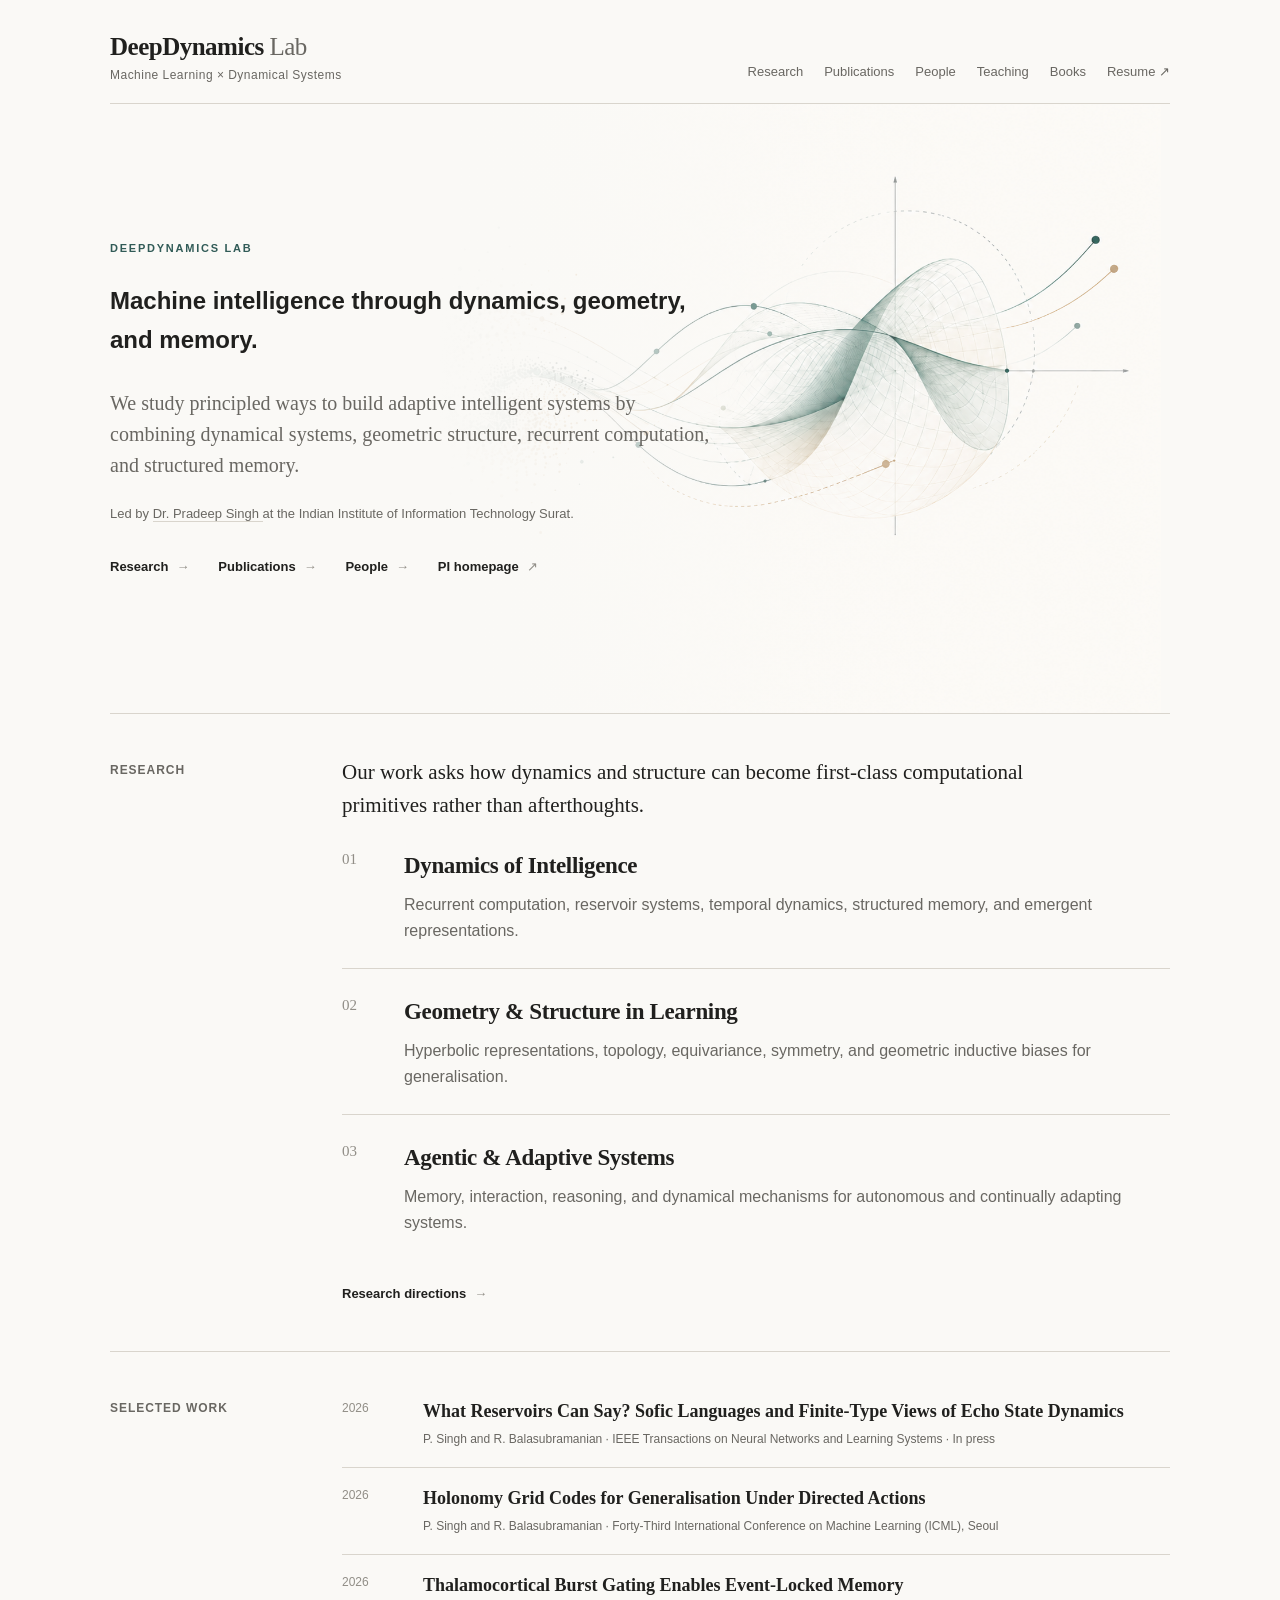
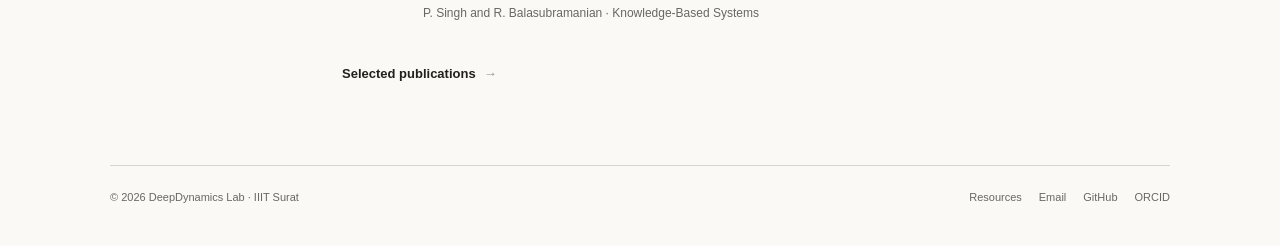
==== commit ebfb03e3: "Update index.html" ====
--- a/index.html
+++ b/index.html
@@ -95,10 +95,10 @@
         </p>
 
 
-        <h3>
+        <h2>
           Machine intelligence through dynamics,
           geometry, and memory.
-        </h3>
+        </h2>
 
 
         <p class="dek">
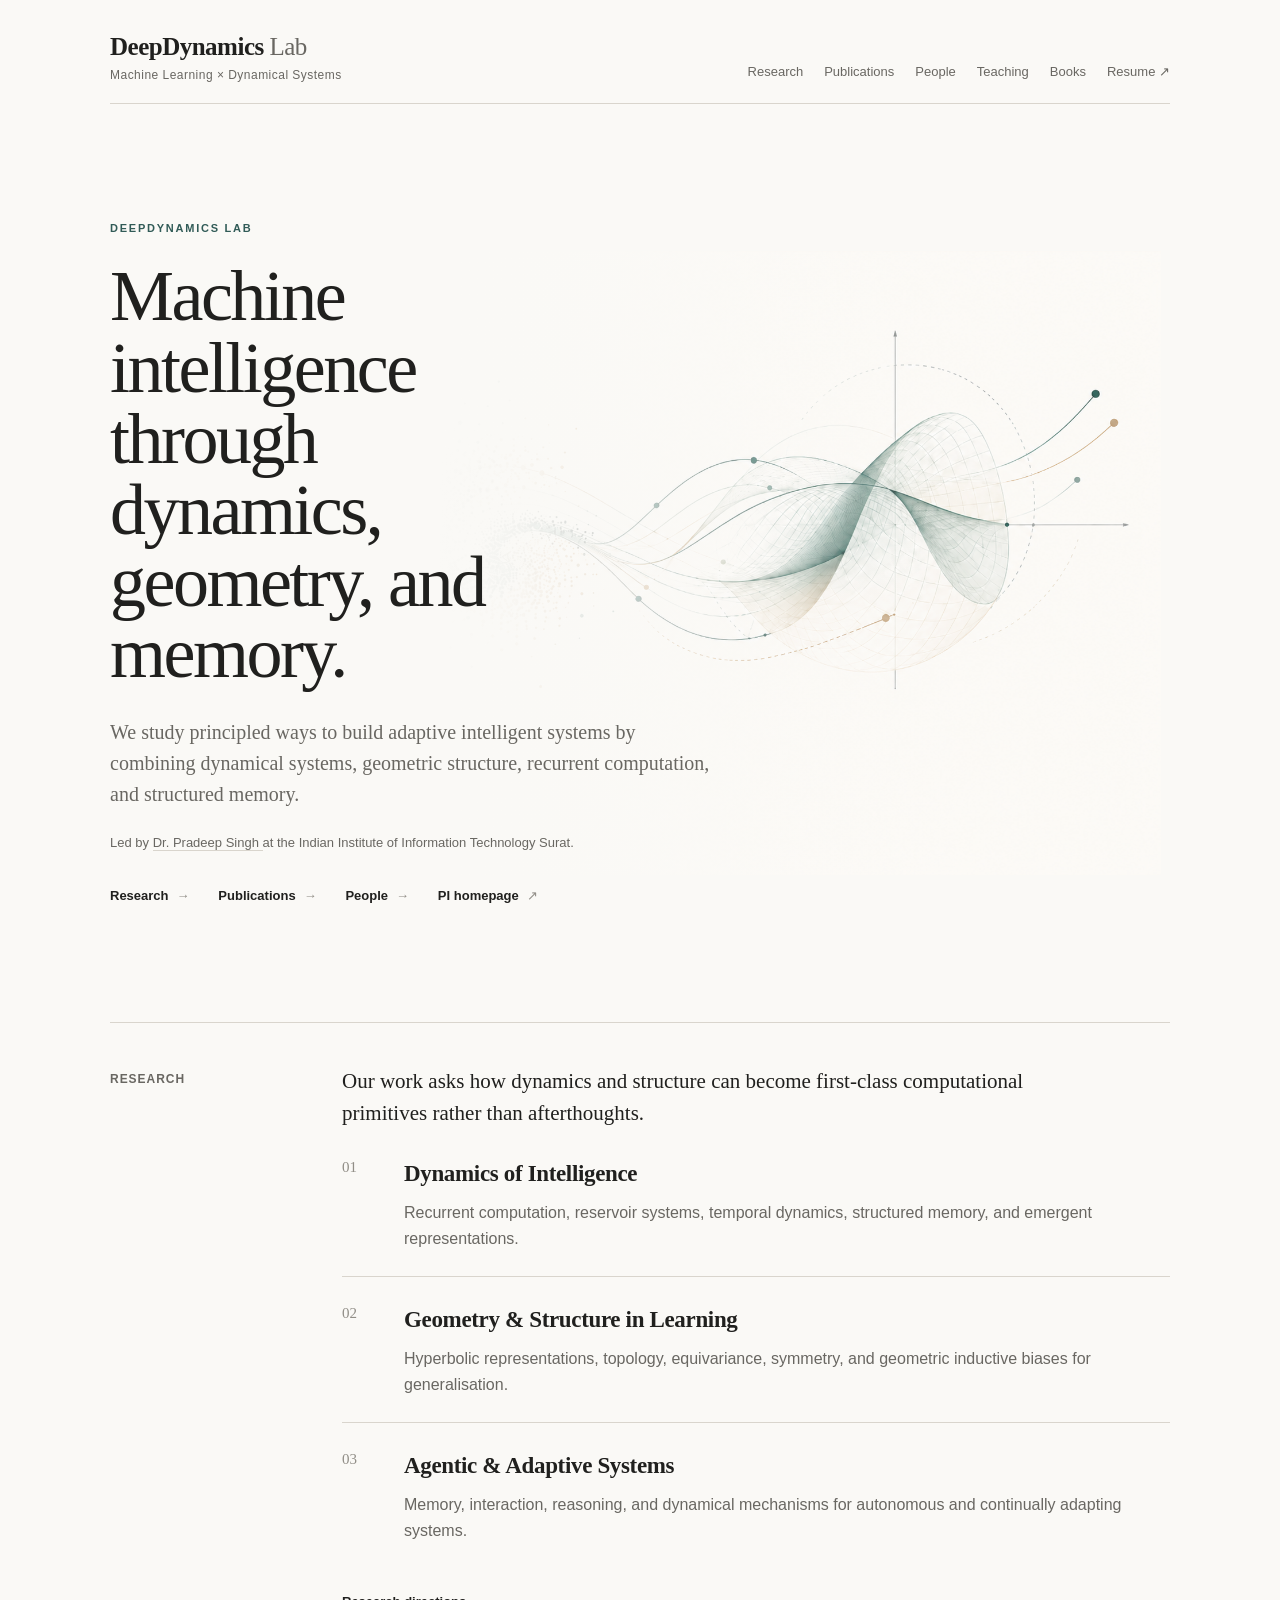
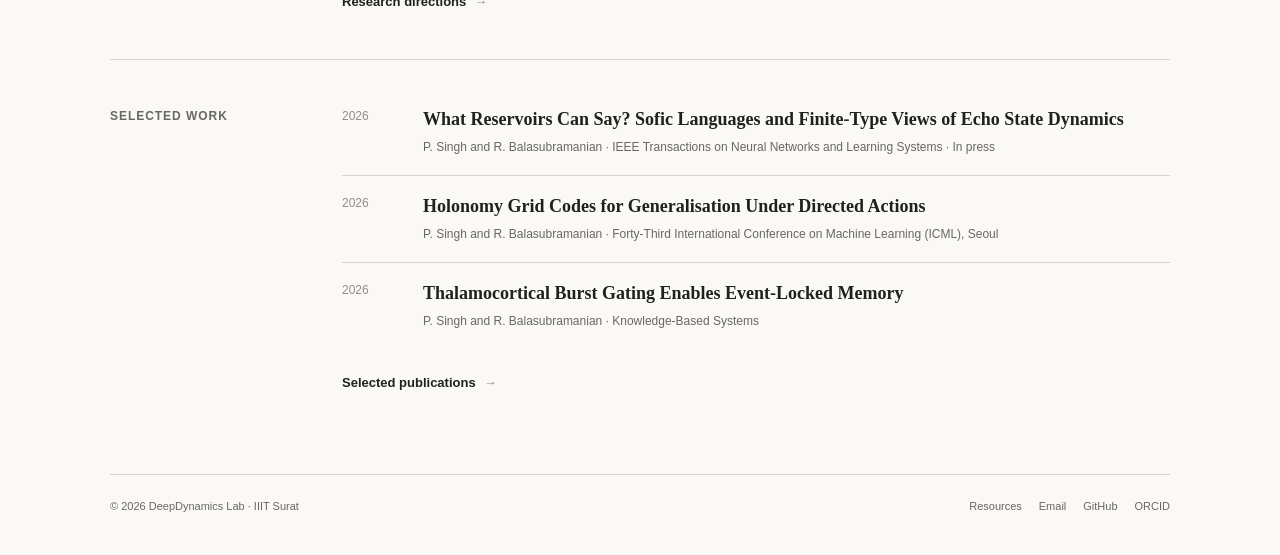
==== commit 44c4b346: "Update index.html" ====
--- a/index.html
+++ b/index.html
@@ -95,10 +95,10 @@
         </p>
 
 
-        <h2>
+        <h1>
           Machine intelligence through dynamics,
           geometry, and memory.
-        </h2>
+        </h1>
 
 
         <p class="dek">
--- a/styles.css
+++ b/styles.css
@@ -806,3 +806,170 @@
   }
 
 }
+
+
+/* =========================================================
+   MOBILE — keep artwork behind the content
+   ========================================================= */
+
+@media (max-width: 700px) {
+
+  .hero {
+    position: relative;
+    isolation: isolate;
+
+    min-height: 610px;
+
+    display: flex;
+    align-items: center;
+
+    padding-top: 4.5rem;
+    padding-bottom: 4.5rem;
+
+    overflow: hidden;
+  }
+
+
+  .hero-copy {
+    position: relative;
+
+    width: 100%;
+    max-width: 100%;
+
+    z-index: 1;
+  }
+
+
+  .hero h1 {
+    max-width: 14ch;
+  }
+
+
+  .hero .dek {
+    max-width: 34rem;
+  }
+
+
+  .hero .labline {
+    max-width: 32rem;
+  }
+
+
+  /*
+   * Keep art behind the text.
+   * It is deliberately much larger than the viewport so that
+   * the dynamical structure remains visually substantial.
+   */
+
+  .hero::before {
+    content: "";
+
+    position: absolute;
+
+    top: 50%;
+    left: 50%;
+    right: auto;
+    bottom: auto;
+
+    width: 175vw;
+    height: 115%;
+
+    transform: translate(-50%, -50%);
+
+    background-image: url("art.png");
+    background-repeat: no-repeat;
+    background-position: center center;
+    background-size: contain;
+
+    opacity: 0.58;
+
+    z-index: -2;
+
+    pointer-events: none;
+  }
+
+
+  /*
+   * Light veil for readability.
+   * The art remains visible everywhere, but text remains crisp.
+   */
+
+  .hero::after {
+    content: "";
+
+    position: absolute;
+    inset: 0;
+
+    background:
+      linear-gradient(
+        90deg,
+        rgba(250, 249, 246, 0.96) 0%,
+        rgba(250, 249, 246, 0.88) 32%,
+        rgba(250, 249, 246, 0.66) 58%,
+        rgba(250, 249, 246, 0.30) 82%,
+        rgba(250, 249, 246, 0.12) 100%
+      );
+
+    z-index: -1;
+
+    pointer-events: none;
+  }
+
+
+  .hero-links {
+    gap: 0.7rem 1.3rem;
+  }
+
+}
+
+
+/* =========================================================
+   SMALL MOBILE
+   ========================================================= */
+
+@media (max-width: 480px) {
+
+  .hero {
+    min-height: 590px;
+
+    padding-top: 3.75rem;
+    padding-bottom: 3.75rem;
+  }
+
+
+  .hero::before {
+    width: 205vw;
+    height: 110%;
+
+    /*
+     * Slight shift to expose more of the interesting
+     * geometry on narrow portrait screens.
+     */
+    left: 56%;
+
+    opacity: 0.53;
+  }
+
+
+  .hero::after {
+    background:
+      linear-gradient(
+        90deg,
+        rgba(250, 249, 246, 0.97) 0%,
+        rgba(250, 249, 246, 0.90) 36%,
+        rgba(250, 249, 246, 0.67) 64%,
+        rgba(250, 249, 246, 0.26) 100%
+      );
+  }
+
+
+  .hero h1 {
+    max-width: 13ch;
+  }
+
+
+  .hero-links {
+    gap: 0.65rem 1.15rem;
+  }
+
+}
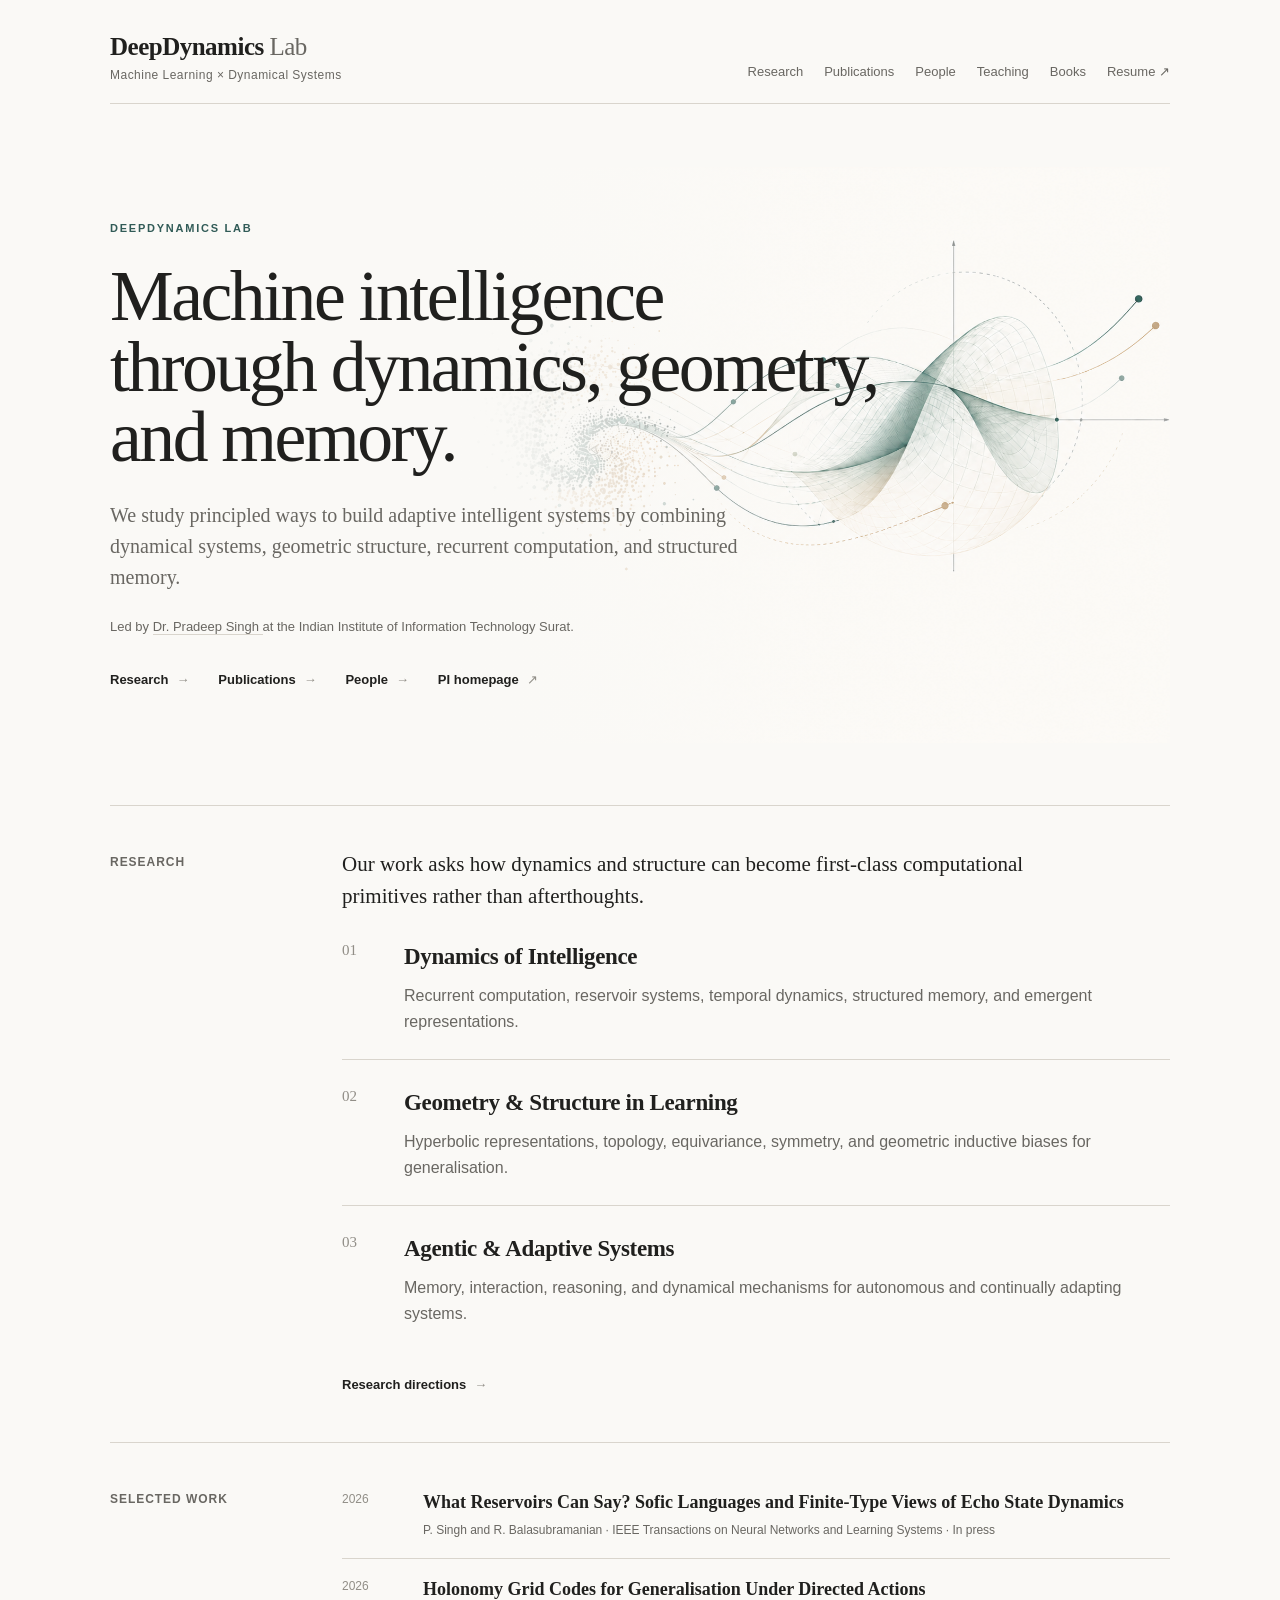
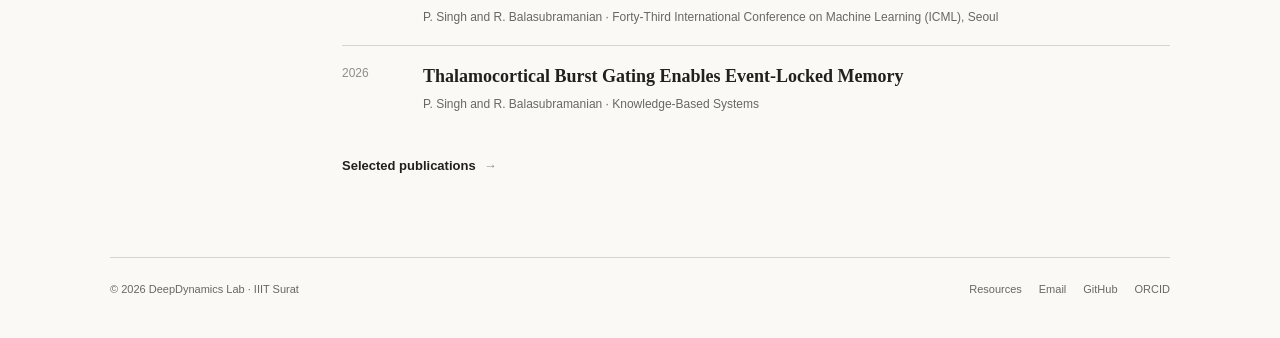
==== commit 545078cd: "Update index.html" ====
--- a/index.html
+++ b/index.html
@@ -96,9 +96,10 @@
 
 
         <h1>
-          Machine intelligence through dynamics,
-          geometry, and memory.
-        </h1>
+  <span>Machine intelligence</span>
+  <span>through dynamics, geometry,</span>
+  <span>and memory.</span>
+</h1>
 
 
         <p class="dek">
--- a/styles.css
+++ b/styles.css
@@ -973,3 +973,96 @@
   }
 
 }
+
+
+/* =========================================================
+   HERO TEXT
+   ========================================================= */
+
+.hero-copy {
+  position: relative;
+  width: min(820px, 68%);
+  z-index: 1;
+}
+
+.hero .eyebrow {
+  margin-bottom: 1.5rem;
+}
+
+.hero h1 {
+  max-width: none;
+  width: 100%;
+
+  margin-top: 0;
+  margin-bottom: 1.75rem;
+
+  font-size: clamp(4rem, 5.6vw, 6.3rem);
+  line-height: 0.98;
+  letter-spacing: -0.035em;
+}
+
+.hero h1 span {
+  display: block;
+  white-space: nowrap;
+}
+
+.hero .dek {
+  max-width: 660px;
+  margin-bottom: 1.4rem;
+}
+
+.hero .labline {
+  max-width: 650px;
+}
+
+.hero-links {
+  display: flex;
+  flex-wrap: wrap;
+  gap: 0.8rem 1.8rem;
+  margin-top: 2rem;
+}
+
+.hero::before {
+  content: "";
+
+  position: absolute;
+
+  top: 50%;
+  right: -10%;
+
+  width: min(1050px, 72vw);
+  aspect-ratio: 16 / 10;
+
+  transform: translateY(-50%);
+
+  background-image: url("art.png");
+  background-repeat: no-repeat;
+  background-position: center;
+  background-size: contain;
+
+  opacity: 0.82;
+
+  z-index: -2;
+  pointer-events: none;
+}
+
+@media (max-width: 700px) {
+
+  .hero-copy {
+    width: 100%;
+  }
+
+  .hero h1 {
+    font-size: clamp(3rem, 12vw, 4.5rem);
+    line-height: 0.98;
+  }
+
+  .hero h1 span {
+    display: inline;
+    white-space: normal;
+  }
+
+  .hero h1 span:not(:last-child)::after {
+    content: " ";
+  }
+}
